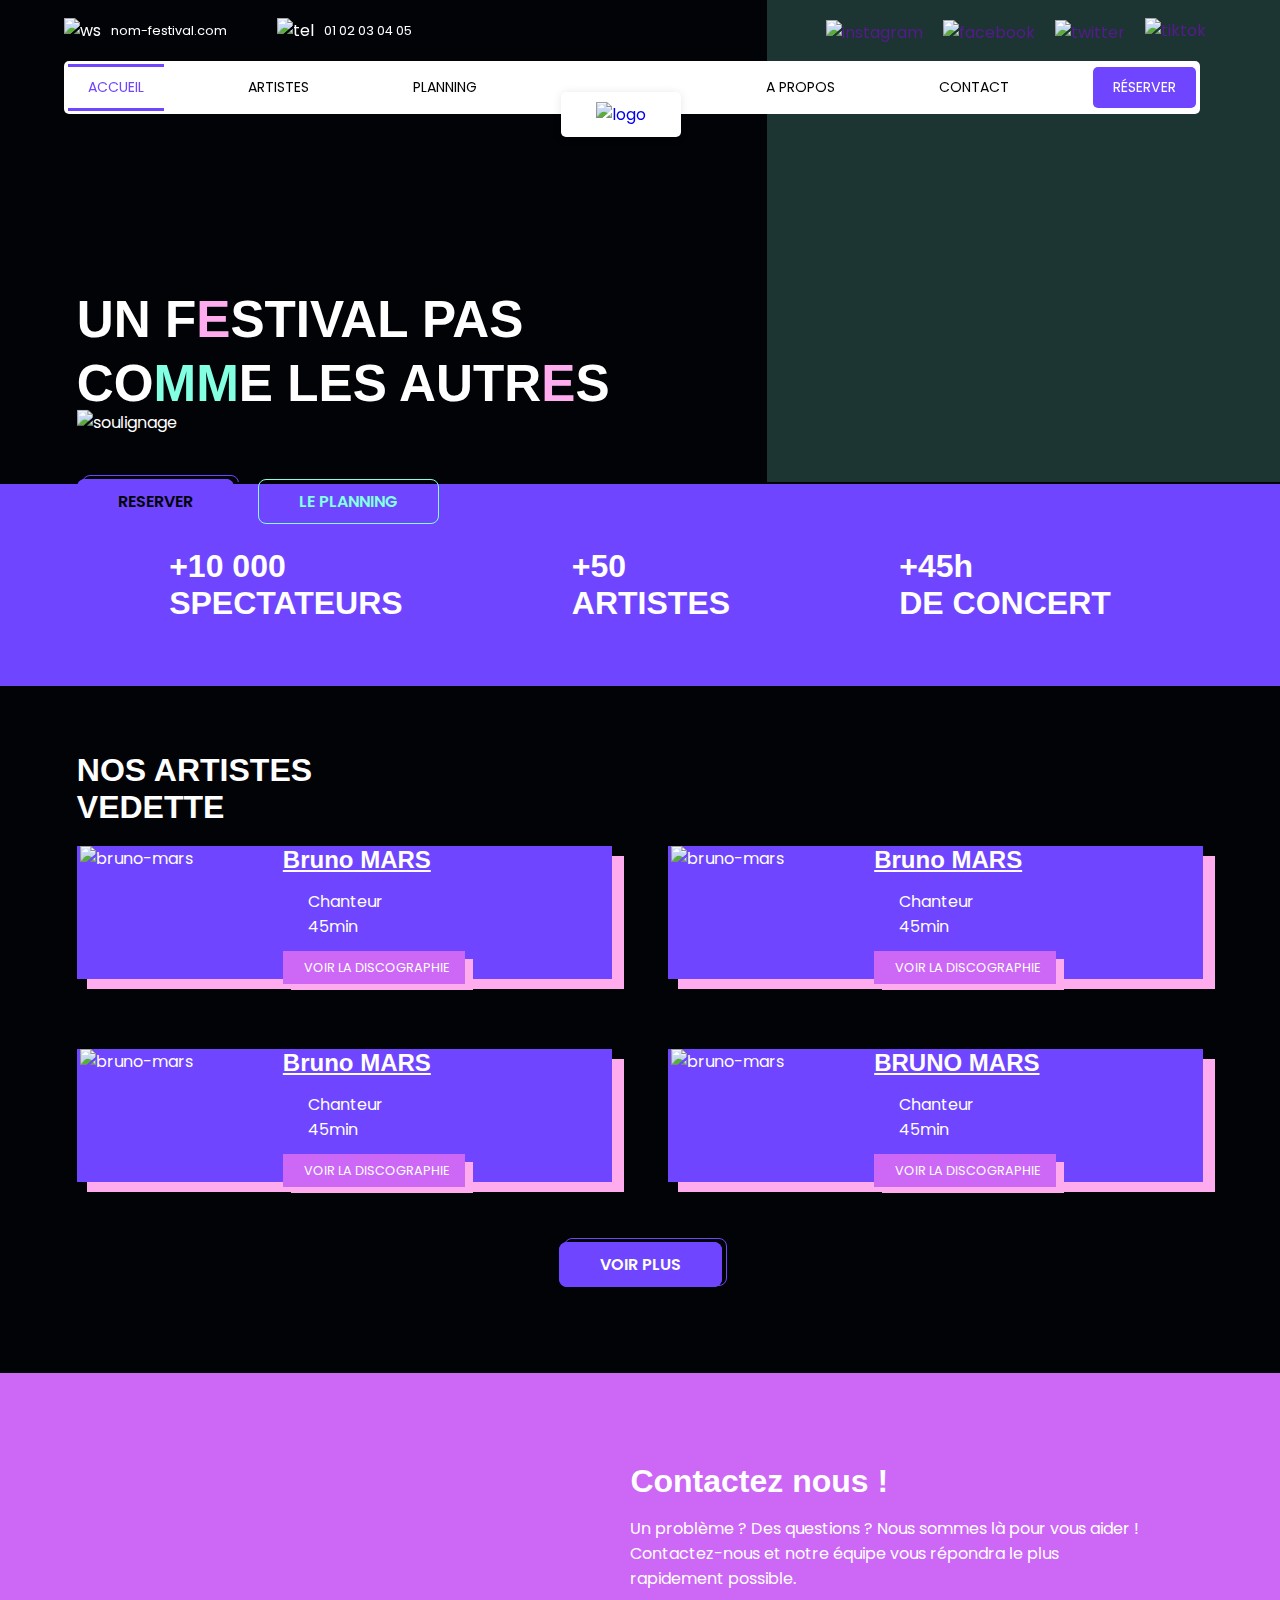
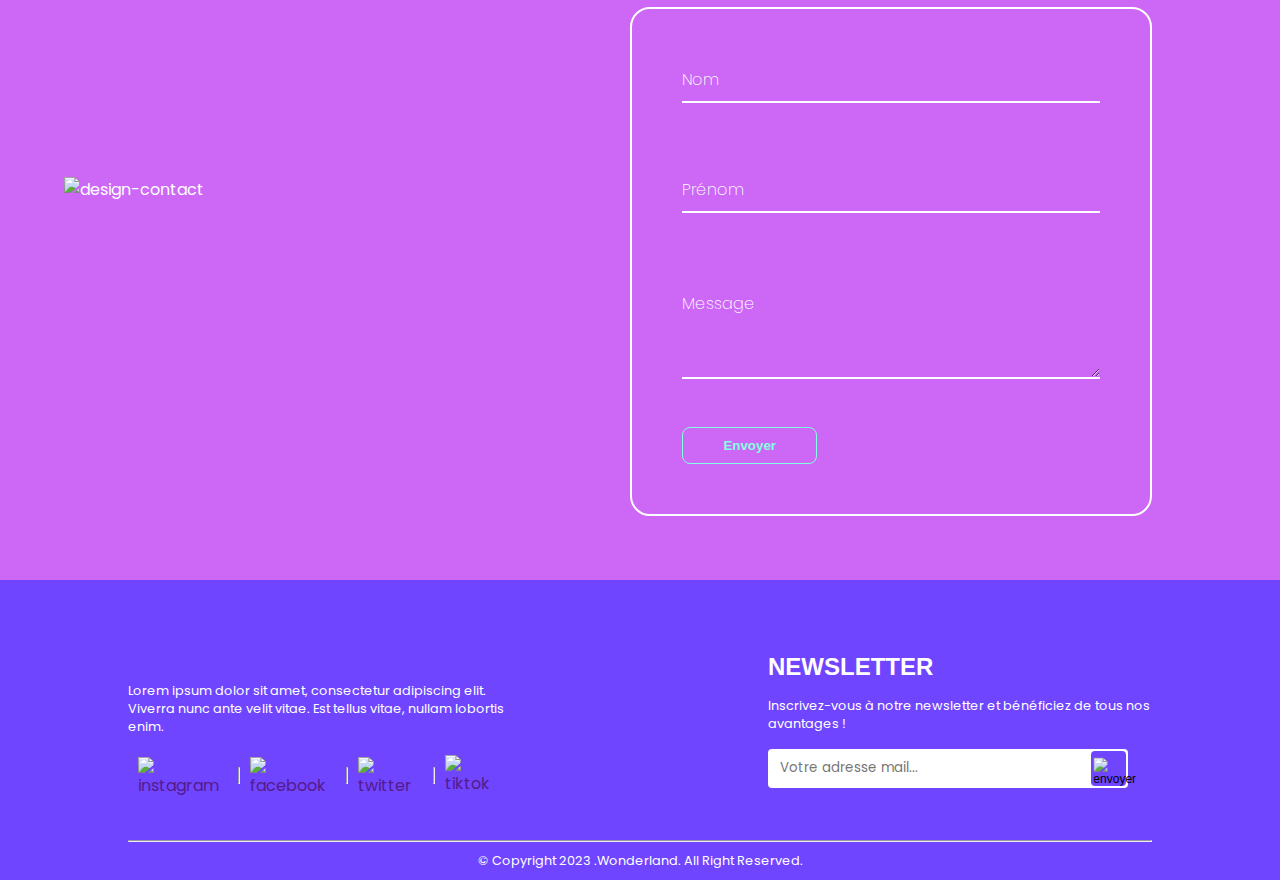
==== index.html @ 576c1792 "FavIcon" ====
<!DOCTYPE html>
<html lang="fr">

<head>
    <meta charset="UTF-8">
    <meta http-equiv="X-UA-Compatible" content="IE=edge">
    <meta name="viewport" content="width=device-width, initial-scale=1.0">
    <link rel="icon" href="img/logo_mobile.png">

    <link rel="preconnect" href="https://fonts.googleapis.com">
    <link rel="preconnect" href="https://fonts.gstatic.com" crossorigin>
    <link href="https://fonts.googleapis.com/css2?family=Poppins:ital,wght@0,100;0,200;0,300;0,400;0,500;0,600;0,700;0,800;0,900;1,100;1,200;1,300;1,400;1,500;1,600;1,700;1,800;1,900&display=swap"
        rel="stylesheet">
    <link rel="stylesheet" href="css/global.css">
    <link rel="stylesheet" href="css/style.css">

    <title>WonderLand - Accueil</title>
</head>

<body>
    <div class="nav">
        <div class="nav-top">
            <div class="contactInfos">
                <div class="info">
                    <img src="img/mail-fill.svg" alt="ws">
                    <p>nom-festival.com</p>
                </div>
                <div class="info">
                    <img src="img/phone-fill.svg" alt="tel">
                    <p>01 02 03 04 05</p>
                </div>
            </div>

            <div class="socials">
                <a href=""><img src="img/instagram-fill.svg" alt="instagram"></a>
                <a href=""><img src="img/facebook-fill.svg" alt="facebook"></a>
                <a href=""><img src="img/twitter-fill.svg" alt="twitter"></a>
                <a href="" id="tiktok-link"><img id="tiktok" src="img/tiktok-fill.svg" alt="tiktok"></a>
            </div>
        </div>
        <div class="nav-bottom">
            <a href="index.html" class="link active">ACCUEIL</a>
            <a href="artistes.php" class="link">ARTISTES</a>
            <a href="planning.html" class="link">PLANNING</a>
            <a href="index.html"><img class="logo" src="img/logo_mobile.svg" alt="logo"></a>
            <a href="a_propos.html" class="link">A PROPOS</a>
            <a href="contact.php" class="link">CONTACT</a>
            <a href="reserver.html" class="link" id="reserver">RÉSERVER</a>
        </div>
    </div>

    <div class="banner">
        <div class="text">
            <h1>UN F<span class="highlightRose">E</span>STIVAL PAS CO<span class="highlightVert">MM</span>E LES
                AUTR<span class="highlightRose">E</span>S</h1>
            <img src="img/soulign.png" alt="soulignage">
            <div class="buttons">
                <a class="button1" href="#">RESERVER</a>
                <a class="button2" href="#">LE PLANNING</a>
            </div>

        </div>
        <div class="banner-design">
            <img src="img/design-accueil.png" alt="">
        </div>
    </div>
    <div class="stats">
        <div class="nbSpectateurs">
            <h1>+10 000<br>SPECTATEURS</h1>
        </div>
        <div class="nbArtistes">
            <h1>+50<br>ARTISTES</h1>
        </div>
        <div class="hConcerts">
            <h1>+45h<br>DE CONCERT</h1>
        </div>
    </div>

    <div class="artistes">
        <div class="title">
            <h1>NOS ARTISTES<br>VEDETTE</h1>
        </div>
        
        <div class="first-row">
            <div class="card-artiste">
                <div class="img">
                    <img src="img/bruno-mars.png" alt="bruno-mars">
                </div>
                <div class="infos">
                    <h2><u>Bruno MARS</u></h2>
                    <div class="type">
                        <p>Chanteur</p>
                    </div>
                    <div class="heure">
                        <p>45min</p>
                    </div>
                    <a class="button3" href="">VOIR LA DISCOGRAPHIE</a>
                </div>
            </div>
            <div class="card-artiste">
                <div class="img">
                    <img src="img/bruno-mars.png" alt="bruno-mars">
                </div>
                <div class="infos">
                    <h2><u>Bruno MARS</u></h2>
                    <div class="type">
                        <p>Chanteur</p>
                    </div>
                    <div class="heure">
                        <p>45min</p>
                    </div>
                    <a class="button3" href="">VOIR LA DISCOGRAPHIE</a>
                </div>
            </div>
        </div>
        <div class="second-row">
            <div class="card-artiste">
                <div class="img">
                    <img src="img/bruno-mars.png" alt="bruno-mars">
                </div>
                <div class="infos">
                    <h2><u>Bruno MARS</u></h2>
                    <div class="type">
                        <p>Chanteur</p>
                    </div>
                    <div class="heure">
                        <p>45min</p>
                    </div>
                    <a class="button3" href="">VOIR LA DISCOGRAPHIE</a>
                </div>
            </div>
            <div class="card-artiste">
                <div class="img">
                    <img src="img/bruno-mars.png" alt="bruno-mars">
                </div>
                <div class="infos">
                    <h2><u>BRUNO MARS</u></h2>
                    <div class="type">
                        <p>Chanteur</p>
                    </div>
                    <div class="heure">
                        <p>45min</p>
                    </div>
                    <a class="button3" href="">VOIR LA DISCOGRAPHIE</a>
                </div>
            </div>
        </div>
        <div class="seeMore">
            <div class="buttonContainer">
                <a class="button1" href="#">VOIR PLUS</a>
            </div>
        </div>
    </div>

    <div class="contact">
        <div class="contact-design">
            <img src="img/contact-design.png" alt="design-contact">
        </div>
        <div class="contact-form">
            <h1>Contactez nous !</h1>
            <p>Un problème ? Des questions ? Nous sommes là pour vous aider ! Contactez-nous et notre équipe vous répondra le plus rapidement possible.</p>

            <form action="#" method="post">
                <input type="text" id="nom" name="nom" placeholder="Nom">
                <input type="text" id="prenom" name="prenom" placeholder="Prénom">
                <label for="message"></label>
                <textarea id="message" name="message" placeholder="Message" style="height:100px"></textarea>
                <input class="button2" type="submit" value="Envoyer">
            </form>
        </div>
    </div>


    <footer>
        <div class="informations">
            <div class="text">
                <img class="logo" src="img/logo.svg" alt="">
                <p>Lorem ipsum dolor sit amet, consectetur adipiscing elit. Viverra nunc ante velit vitae. Est tellus vitae, nullam lobortis enim.</p>
                <div class="socials">
                    <a href=""><img src="img/instagram-fill.svg" alt="instagram"></a>
                    <hr>
                    <a href=""><img src="img/facebook-fill.svg" alt="facebook"></a>
                    <hr>
                    <a href=""><img src="img/twitter-fill.svg" alt="twitter"></a>
                    <hr>
                    <a href="" id="tiktok-link"><img id="tiktok" src="img/tiktok-fill.svg" alt="tiktok"></a>
                </div>
            </div>
            <div class="newsletter">
                <h2>NEWSLETTER</h2>
                <p>Inscrivez-vous à notre newsletter et bénéficiez de tous nos avantages !</p>
                <form action="#">
                    <input type="text" name="mail" placeholder="Votre adresse mail...">
                    <button type="submit">
                        <img src="img/send.svg" alt="envoyer">
                    </button>
                </form>
            </div>
        </div>
        <div class="copyright">
            <hr>
            <p>&copy Copyright 2023 .Wonderland. All Right Reserved.</p>
        </div>
    </footer>
    <script src="js/script.js"></script>
</body>

</html>
---- css/global.css ----
@font-face {
    font-family: 'Stora';
    src: url('stora/Stora.ttf') format('truetype');
}

*{
    margin: 0;
    padding: 0;
}
a{
    text-decoration: none;
}

body{
    background-color: #020307;
    color: white;
}

.nav {
    font-family: 'Poppins', sans-serif;
    display: flex;
    width: 100%;
    flex-direction: column;
    position: fixed;
    z-index: 999;
}

.nav .nav-top{
    display: flex;
    justify-content: space-between;
    padding-top: 15px;
    padding-bottom: 15px;
    padding-left: 5%;
    padding-right: 5%;
    transition: all 0.4s;
}
.nav .nav-top .contactInfos{
    display: flex;
    align-items: center;
    gap: 50px;
}
.nav .nav-top .contactInfos .info{
    display: flex;
    align-items: center;
    gap: 10px;
}
.nav .nav-top .contactInfos .info p{
    font-size: 0.8rem;
}

.socials{
    display: flex;
    align-items: center;
}
.socials hr{
    height: 15px;
}
.socials a {
    margin: 0px 10px;
}
.socials a img{
    width: 16px;
    opacity: 1;
    transition: all 0.2s;
    transform: translateY(2px);
}
.socials a img:hover{
    opacity: 0.6;
    transition: all 0.2s;
}
.socials #tiktok-link{
    margin: 5px 10px;
    margin-top: 1px;
}
.socials a #tiktok{
    width: 10.5px;
}

.nav .nav-bottom{
    display: flex;
    align-items: center;
    justify-content: space-between;
    background-color: white;
    color: #020307;
    padding: 3px 4px;
    border-radius: 5px;
    margin-left: 5%;
    margin-right: 5rem;
}
.nav .nav-bottom .link{
    border-top: 3px solid #fff;
    border-bottom: 3px solid #fff;
    color: #020307;
    padding: 10px 20px;
    font-size: clamp(11px, 1.1vw, 16px);
    transition: all 0.3s;
}
.nav .nav-bottom .link:hover{
    border-top: 3px solid #6F45FF;
    border-bottom: 3px solid #6F45FF;
    color: #6F45FF;
    transition: all 0.3s;
}
.nav .nav-bottom .link.active{
    border-top: 3px solid #6F45FF;
    border-bottom: 3px solid #6F45FF;
    color: #6F45FF;
    transition: all 0.3s;
}

.nav .nav-bottom #reserver{
    color: #fff;
    background-color: #6F45FF;
    border: none;
    border-radius: 5px;
    transition: background-color 0.2s;
}
.nav .nav-bottom #reserver:hover{
    color: #fff;
    background-color: #CC67F6;
    border: none;
    border-radius: 5px;
    transition: background-color 0.2s;
}

.nav .nav-bottom .logo {
    background-color: #fff;
    width: 125px;
    padding: 10px 35px;
    position: relative;
    z-index: 1;
    margin-top: -64px;
    transform: translateY(32px);
    /*border: 4px solid #fff;*/
    border-radius: 5px;
    box-shadow: 0px 1px 10px rgba(0, 0, 0, 0.1);
}

h1, h2, h3{
    font-family: 'Stora', sans-serif;
}

.highlightRose{
    color: #FFACEE;
}
.highlightVert{
    color: #83FFE2;
}

.button1 {
    position: relative;
    background-color: #6F45FF;
    color: #020307;
    font-weight: 600;
    padding: 10px 40px;
    border-radius: 8px;
    border: 1px solid #6F45FF;
    overflow: hidden;
    transition: all 0.2s;
}

.button1::after {
    content: '';
    position: absolute;
    width: 100%;
    top: -5px; 
    right: 0px;
    bottom: 0px;
    left: 4px;
    background-color: transparent;
    border: 1px solid #6F45FF;
    border-radius: 8px;
    z-index: -1;
    transition: all 0.2s;
}
.button1:hover{
    position: relative;
    background-color: #FFACEE;
    color: #020307;
    font-weight: 600;
    border: 1px solid #FFACEE;
    padding: 10px 40px;
    border-radius: 8px;
    overflow: hidden; 
    transition: all 0.2s;
}
.button1:hover::after{
    content: '';
    position: absolute;
    top: -1px;
    right: 0px; 
    bottom: 0px;
    left: -1px; 
    background-color: transparent;
    border: 1px solid #FFACEE;
    border-radius: 8px;
    z-index: -1;
    transition: all 0.2s;
}

.button2 {
    background-color: transparent;
    color: #83FFE2;
    font-weight: 600;
    padding: 10px 40px;
    border-radius: 8px;
    border: 1px solid #83FFE2;
    transition: all 0.3s;
}
.button2:hover{
    background-color: #83FFE2;
    color: #020307;
    font-weight: 600;
    padding: 10px 40px;
    border-radius: 8px;
    border: 1px solid #83FFE2;
    transition: all 0.3s;
}

.button3 {
    position: relative;
    background-color: #CC67F6;
    color: #fff;
    font-size: 0.8rem;
    font-weight: 400;
    padding: 7px 15px;
    border-radius: 0px;
    border: 1px solid #CC67F6;
    overflow:visible; 
    transition: all 0.2s;
    z-index: 2;
}
.button3::before{
    content: url(../img/play.svg);
    margin-right: 5px;
}

.button3::after {
    content: '';
    position: absolute;
    width: 100%;
    top: 7px; 
    right: 0px;
    bottom: -7px;
    left: 7px;
    background-color: #FFACEE;
    border: 1px solid #FFACEE;
    border-radius: 0px;
    z-index: -1;
    transition: all 0.2s;
}
.button3:hover{
    position: relative;
    background-color: #FFACEE;
    color: #020307;
    font-weight: 400;
    border: 1px solid #FFACEE;
    padding: 7px 15px;
    border-radius: 0px;
    overflow:hidden; 
    transition: all 0.2s;
}
.button3:hover::after{
    content: '';
    position: absolute;
    top: -1px;
    right: 0px; 
    bottom: 0px;
    left: -1px; 
    background-color: transparent;
    border: 1px solid #FFACEE;
    border-radius: 0px;
    transition: all 0.2s;
}

footer{
    background-color: #6F45FF;
    padding-left: 10%;
    padding-right: 10%;
}

footer .informations{
    display: flex;
    align-items: center;
    gap: 25%;
    padding-top: 6%;
    padding-bottom: 4%;
}
footer .informations .text{
    flex: 20%;
}
footer .informations p{
    font-size: 0.8rem;
    margin-top: 1rem;
    margin-bottom: 1rem;
}
footer .informations .logo{
    width: 150px;
}
f
footer .socials a {
    margin: 0px 25px;
}
footer .socials #tiktok {
    width: 12px;
}
footer .informations .newsletter{
    flex: 20%;
}
footer .informations .newsletter input[type="text"]{
    width: 90%;
    height: 35px;
    border: 2px solid #fff;
    border-radius: 4px;
    font-family: 'Poppins', sans-serif;
    padding-left: 10px;
}
footer .informations .newsletter button{
    cursor: pointer;
    position: absolute;
    margin-top: 2px;
    margin-left: -37px;
    width: 35px;
    height: 35px;
    background-color: #6F45FF;
    border: none;
    border-radius: 4px;
    transition: all 0.3s;
}
footer .informations .newsletter button:hover{
    background-color: #CC67F6;
    transition: all 0.3s;
}
footer .informations .newsletter button img{
    margin-top: 5px;
    transform: scale(0.9);
}

footer .copyright p{
    font-size: 0.8rem;
    text-align: center;
    padding: 10px;
}
---- css/style.css ----
@font-face {
    font-family: 'Stora';
    src: url('../stora/Stora.ttf') format('truetype');
}
body{
    font-family: 'Poppins', sans-serif;
}


.banner{
    display: flex;
    margin-left: 6%;
}
.banner .text{
    flex: 55%;
    margin-top: 18rem;
    padding-right: 4rem;
}
.banner .text h1{
    font-size: clamp(42px, 4vw, 60px);
    line-height: clamp(42px, 5vw, 70px);
}
.banner .text img{
    display: block;
    transform: translateY(-25%);
    /*margin-left: auto;
    margin-right: auto;/*/
    width: clamp(200px, 50%, 300px);
}
.banner .text .buttons{
    margin-top: 3rem;
}
.banner .text a.button1{
    margin-right: 20px
}

.banner .banner-design{
    flex: 45%;
    padding-top: 7rem;
    background-color: #1C3533;
    z-index: -1;
}
.banner .banner-design img{
    position: relative;
    width: clamp(500px,50vw ,700px);
    z-index: 0;
    transform: translateX(-12%);
}

.stats{
    display: flex;
    justify-content: space-evenly;
    background-color: #6F45FF;
    width: 100%;
    padding-top: 4rem;
    padding-bottom: 4rem;
    margin-top: -2rem;
    border-top: 2px solid #020307;
    border-bottom: 2px solid #020307;
}
.stats div{
    display: flex;
    align-items: center;
}
.stats div::before{
    content: url(../img/star.svg);
    transform: scale(0.6);
}
.stats div h2{
    line-height: 2rem;
}

.artistes{
    margin-left: 6%;
    margin-right: 6%;
    margin-top: 4rem;
}
.artistes .title{
    display: flex;
    align-items: center;
}
.artistes .title::before{
    content: url(../img/star.svg);
    transform: scale(0.6);
}
.artistes .first-row, .artistes .second-row{
    display: flex;
    gap: 5%;
    margin-top: 20px;
    margin-bottom: 70px;
}
.artistes .card-artiste{
    position: relative;
    background-color: #6F45FF;
    display: flex;
    padding-right: 20px;
    flex: 40%;
}
.artistes .card-artiste::after {
    content: '';
    position: absolute;
    width: 100%;
    top: 10px; 
    right: 0px;
    bottom: -10px;
    left: 10px;
    background-color: #FFACEE;
    border: 1px solid #FFACEE;
    border-radius: 0px;
    z-index: -1;
    transition: all 0.2s;
}
.artistes .card-artiste .img{
    flex: 40%;
    display: flex;
    justify-content: center;
}
.artistes .card-artiste .img img{
    width: 200px;
}
.artistes .card-artiste .infos{
    flex: 60%;
    margin-top: auto;
    margin-bottom: auto;

}
.artistes .card-artiste .infos .type{
    display: flex;
    margin-top: 15px;
    margin-left: 20px;
}
.artistes .card-artiste .infos .heure{
    display: flex;
    margin-bottom: 15px;
    margin-left: 20px;
}
.artistes .card-artiste .infos .type::before{
    content: url(../img/micro.svg);
    transform: translateY(10%);
    margin-right: 5px;
}
.artistes .card-artiste .infos .heure::before{
    content: url(../img/horloge.svg);
    transform: translateY(10%);
    margin-right: 5px;
}

.artistes .seeMore {
    display: flex;
    justify-content: center;
    margin-top: 4rem; 
    margin-bottom: 6rem;
    position: relative;
}

.artistes .seeMore .buttonContainer {
    position: relative;
}

.artistes .seeMore .buttonContainer a{
    color: #fff;
}
.artistes .seeMore .buttonContainer a:hover{
    color: #020307;
}




.contact{
    display: flex;
    padding-top: 7%;
    padding-bottom: 5%;
    padding-left: 5%;
    padding-right: 10%;
    background-color: #CC67F6;
}
.contact .contact-design{
    flex: 40%;
    display: flex;
    flex-direction: column;
    justify-content: center;
}
.contact .contact-design img{
    width: 40vw;
}
.contact .contact-form{
    flex: 60%;
    margin-left: 5%;
}
.contact .contact-form p{
    margin-top: 1rem;
    margin-bottom: 1rem;
}

.contact form {
    /* Ajouter box-sizing */
    box-sizing: border-box;
    border-radius: 20px;
    background-color: transparent;
    border: 2px solid white;
    padding: 50px;
    padding-top: 0px;
    padding-bottom: 0px;
    width: 100%;
    /* redéfinition 400 + 2*20 */
}

.contact input[type=text],
.contact textarea {
    font-size: 1rem;
    width: 100%;
    box-sizing: border-box;
    margin-top: 50px;
    margin-bottom: 16px;
    margin-right: 0px;
    margin-left: 0px;
    resize: vertical;
    background-color: transparent;
    color: white;
    padding: 12px 20px;
    padding-left: 0px;
    border-top: none;
    border-left: none;
    border-right: none;
    border-bottom: 2px solid #fff;
    border-radius: 0px;
    cursor: pointer;
}

.contact input[type=submit]{
    margin-top: 25px;
    margin-bottom: 50px;
}


.contact label {
    margin-right: 0px;
    margin-left: 0px;
    width: 100%;
}

.contact input::placeholder {
    color: white;
    font-family: 'Poppins', sans-serif;
    font-size: 1rem;
    font-weight: 200;
    margin-left: -30px;
}

.contact label{
    font-size: 1rem;
    font-family: 'Poppins', sans-serif;
}

.contact textarea {
    background-color: transparent;
    color: white;
    padding: 12px 20px;
    padding-left: 0px;
    border-top: none;
    border-left: none;
    border-right: none;
    border-radius: 0px;
    cursor: pointer;
}

.contact textarea::placeholder {
    color: white;
    font-family: 'Poppins', sans-serif;
    font-size: 1rem;
    font-weight: 200;
    margin-left: -30px;
}
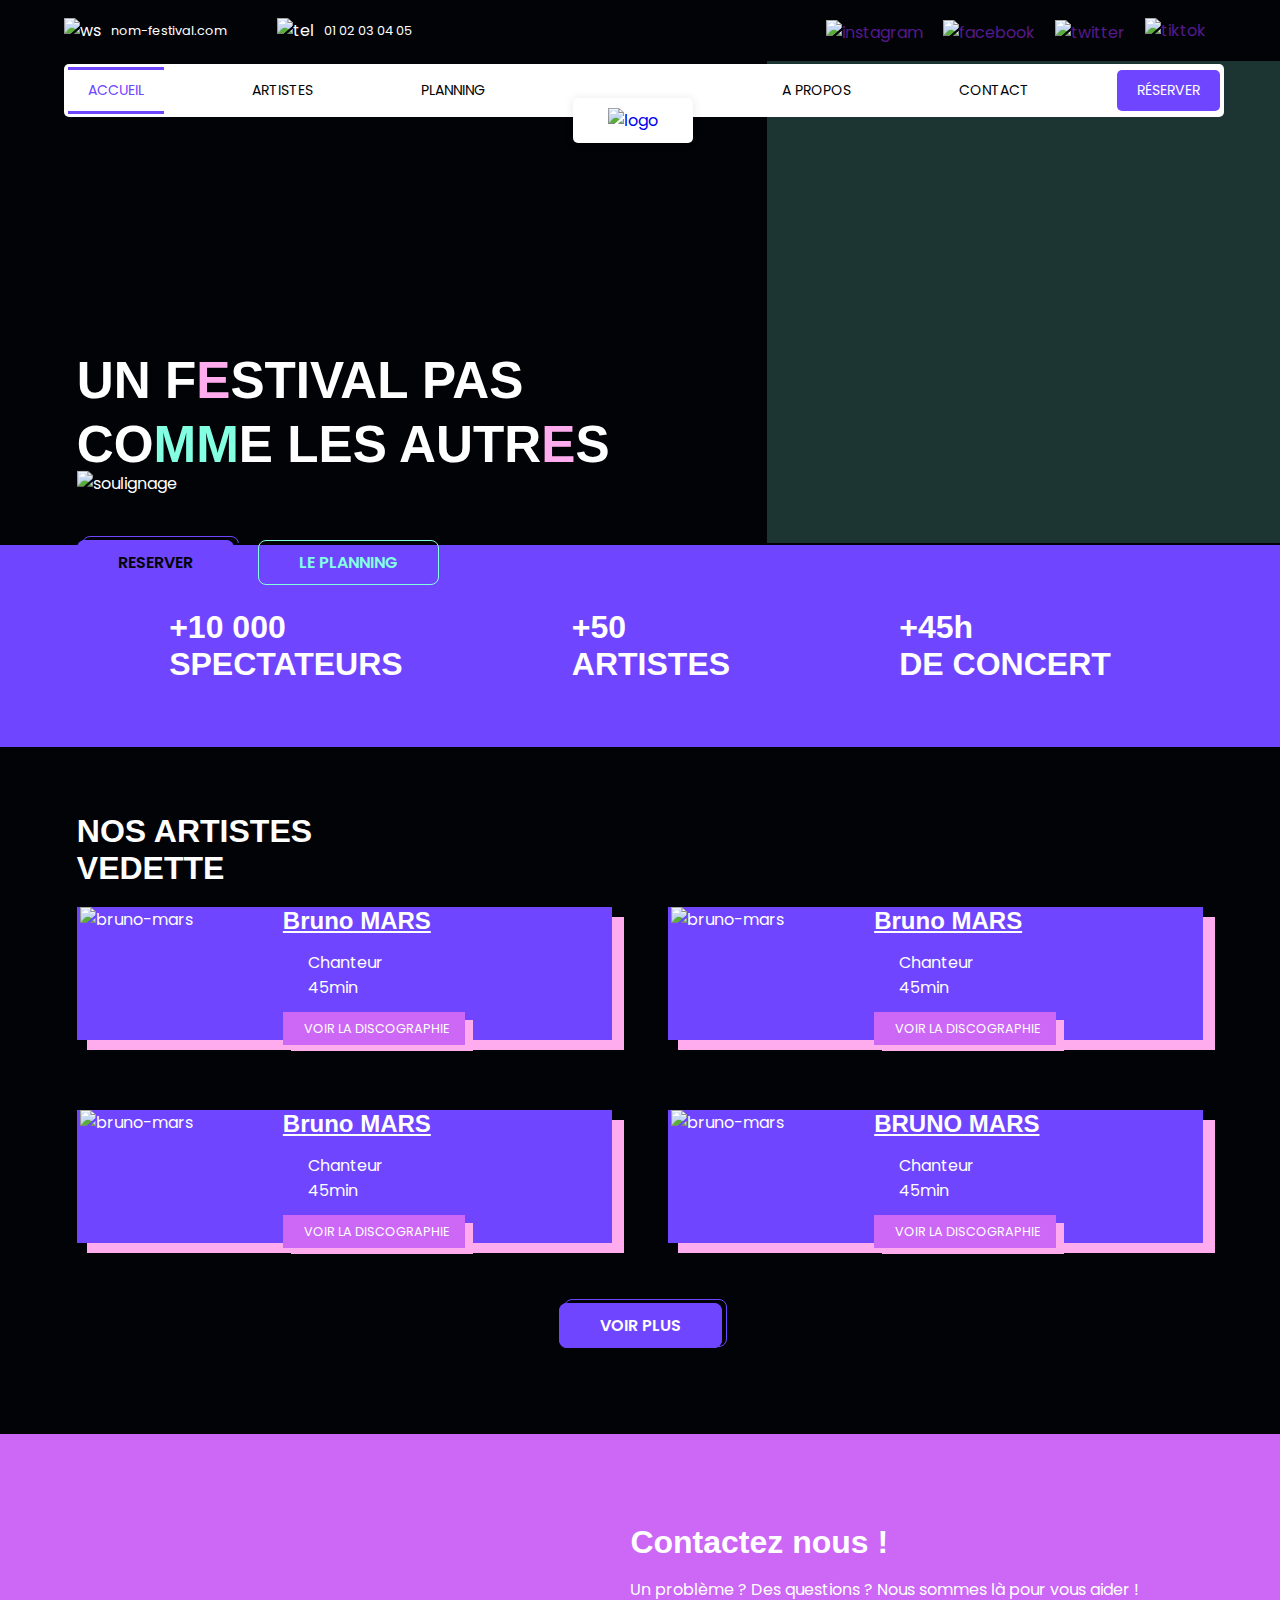
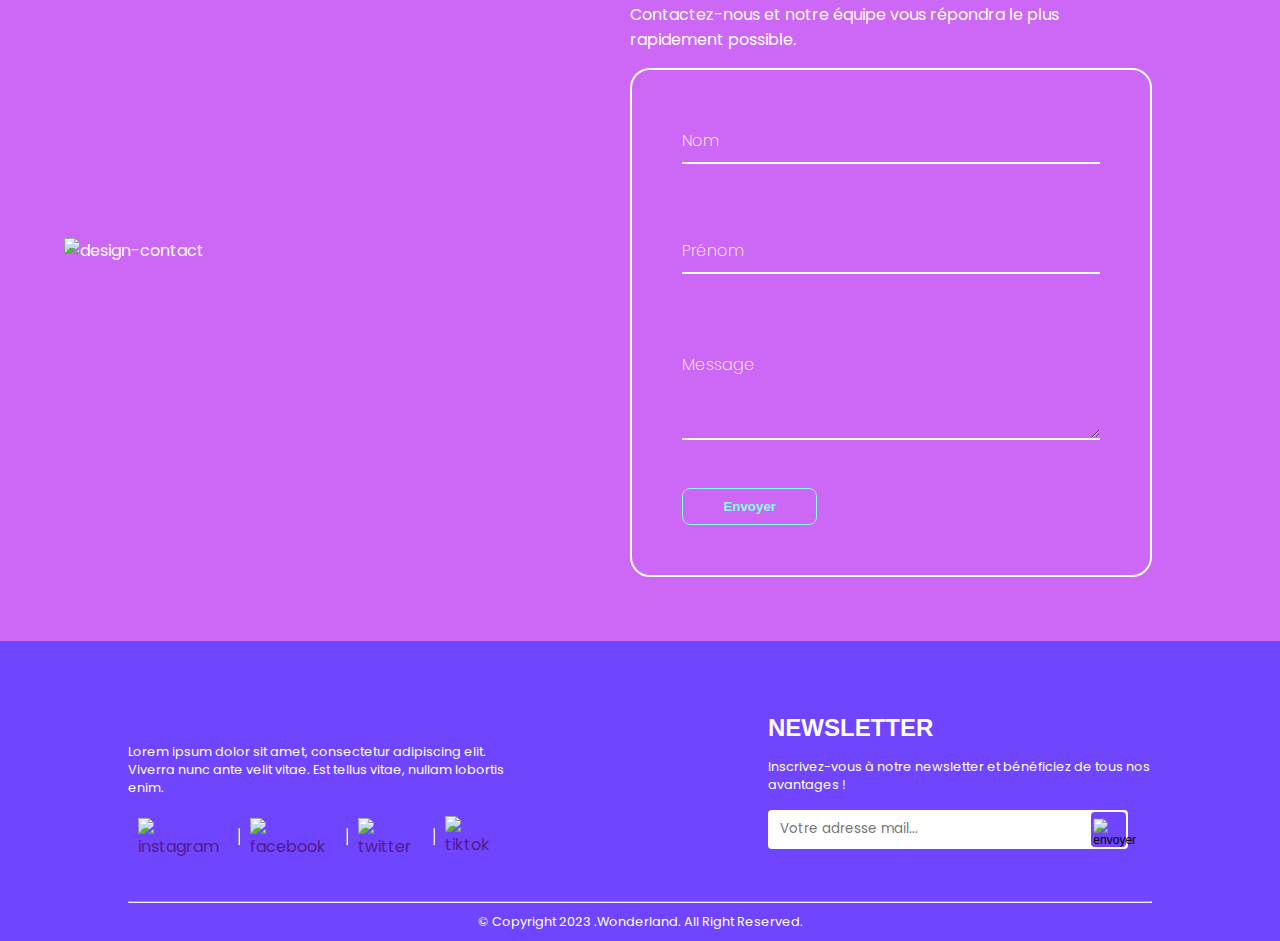
==== commit 90581586: "header responsive" ====
--- a/index.html
+++ b/index.html
@@ -5,7 +5,7 @@
     <meta charset="UTF-8">
     <meta http-equiv="X-UA-Compatible" content="IE=edge">
     <meta name="viewport" content="width=device-width, initial-scale=1.0">
-    <link rel="icon" href="img/logo_mobile.png">
+    <link rel="icon" href="img/logo_favicon.png">
 
     <link rel="preconnect" href="https://fonts.googleapis.com">
     <link rel="preconnect" href="https://fonts.gstatic.com" crossorigin>
@@ -19,6 +19,7 @@
 
 <body>
     <div class="nav">
+        <input type="checkbox" id="nav-check">
         <div class="nav-top">
             <div class="contactInfos">
                 <div class="info">
@@ -38,6 +39,16 @@
                 <a href="" id="tiktok-link"><img id="tiktok" src="img/tiktok-fill.svg" alt="tiktok"></a>
             </div>
         </div>
+        <div class="nav-btn">
+            <label for="nav-check">
+                <span></span>
+                <span></span>
+                <span></span>
+            </label>
+        </div>
+        <a href="index.html"><img class="logo-hamburger" src="img/logo_mobile.svg" alt="logo"></a>
+        <a href="reserver.html"><svg class="icon-reserver" xmlns="http://www.w3.org/2000/svg" width="30" height="30" fill="currentColor" class="bi bi-calendar" viewBox="0 0 16 16"> <path d="M3.5 0a.5.5 0 0 1 .5.5V1h8V.5a.5.5 0 0 1 1 0V1h1a2 2 0 0 1 2 2v11a2 2 0 0 1-2 2H2a2 2 0 0 1-2-2V3a2 2 0 0 1 2-2h1V.5a.5.5 0 0 1 .5-.5zM1 4v10a1 1 0 0 0 1 1h12a1 1 0 0 0 1-1V4H1z"/> </svg></a>
+
         <div class="nav-bottom">
             <a href="index.html" class="link active">ACCUEIL</a>
             <a href="artistes.php" class="link">ARTISTES</a>
--- a/css/global.css
+++ b/css/global.css
@@ -3,15 +3,16 @@
     src: url('stora/Stora.ttf') format('truetype');
 }
 
-*{
+* {
     margin: 0;
     padding: 0;
 }
-a{
+
+a {
     text-decoration: none;
 }
 
-body{
+body {
     background-color: #020307;
     color: white;
 }
@@ -21,11 +22,10 @@
     display: flex;
     width: 100%;
     flex-direction: column;
-    position: fixed;
     z-index: 999;
 }
 
-.nav .nav-top{
+.nav .nav-top {
     display: flex;
     justify-content: space-between;
     padding-top: 15px;
@@ -34,49 +34,66 @@
     padding-right: 5%;
     transition: all 0.4s;
 }
-.nav .nav-top .contactInfos{
+
+.nav .nav-top .contactInfos {
     display: flex;
     align-items: center;
     gap: 50px;
 }
-.nav .nav-top .contactInfos .info{
+
+.nav .nav-top .contactInfos .info {
     display: flex;
     align-items: center;
     gap: 10px;
 }
-.nav .nav-top .contactInfos .info p{
+
+.nav .nav-top .contactInfos .info p {
     font-size: 0.8rem;
 }
 
-.socials{
+.socials {
     display: flex;
     align-items: center;
 }
-.socials hr{
+
+.socials hr {
     height: 15px;
 }
+
 .socials a {
     margin: 0px 10px;
 }
-.socials a img{
+
+.socials a img {
     width: 16px;
     opacity: 1;
     transition: all 0.2s;
     transform: translateY(2px);
 }
-.socials a img:hover{
+
+.socials a img:hover {
     opacity: 0.6;
     transition: all 0.2s;
 }
-.socials #tiktok-link{
+
+.socials #tiktok-link {
     margin: 5px 10px;
     margin-top: 1px;
 }
-.socials a #tiktok{
+
+.socials a #tiktok {
     width: 10.5px;
 }
 
-.nav .nav-bottom{
+.nav .logo-hamburger{
+    display: none;
+}
+.nav a .icon-reserver{
+    display: none;
+}
+.nav .nav-bottom {
+    position: absolute;
+    width: 90%;
     display: flex;
     align-items: center;
     justify-content: space-between;
@@ -86,8 +103,11 @@
     border-radius: 5px;
     margin-left: 5%;
     margin-right: 5rem;
-}
-.nav .nav-bottom .link{
+    margin-top: 4rem;
+    z-index: 999;
+}
+
+.nav .nav-bottom .link {
     border-top: 3px solid #fff;
     border-bottom: 3px solid #fff;
     color: #020307;
@@ -95,27 +115,30 @@
     font-size: clamp(11px, 1.1vw, 16px);
     transition: all 0.3s;
 }
-.nav .nav-bottom .link:hover{
+
+.nav .nav-bottom .link:hover {
     border-top: 3px solid #6F45FF;
     border-bottom: 3px solid #6F45FF;
     color: #6F45FF;
     transition: all 0.3s;
 }
-.nav .nav-bottom .link.active{
+
+.nav .nav-bottom .link.active {
     border-top: 3px solid #6F45FF;
     border-bottom: 3px solid #6F45FF;
     color: #6F45FF;
     transition: all 0.3s;
 }
 
-.nav .nav-bottom #reserver{
+.nav .nav-bottom #reserver {
     color: #fff;
     background-color: #6F45FF;
     border: none;
     border-radius: 5px;
     transition: background-color 0.2s;
 }
-.nav .nav-bottom #reserver:hover{
+
+.nav .nav-bottom #reserver:hover {
     color: #fff;
     background-color: #CC67F6;
     border: none;
@@ -130,20 +153,149 @@
     position: relative;
     z-index: 1;
     margin-top: -64px;
-    transform: translateY(32px);
+    transform: translateY(35px);
     /*border: 4px solid #fff;*/
     border-radius: 5px;
     box-shadow: 0px 1px 10px rgba(0, 0, 0, 0.1);
 }
 
-h1, h2, h3{
+.nav>.nav-btn, .nav>#nav-check {
+    display: none;
+}
+
+/* Media query pour les petits écrans */
+@media screen and (max-width: 1004px) {
+    .nav {
+        justify-content: center;
+    }
+
+    .nav .nav-top {
+        display: none;
+    }
+
+    .nav .nav-bottom {
+        background-color: red;
+    }
+
+    .nav>.nav-btn {
+        display: inline-block;
+        position: absolute;
+        left: 0px;
+        top: 0px;
+        margin-top: 14px;
+        padding-right: 1rem;
+        z-index: 1000;
+    }
+
+    .nav>.nav-btn>label {
+        display: inline-block;
+        width: 15px;
+        height: 15px;
+        padding: 13px;
+        margin-left: 20px;
+    }
+
+    .nav>.nav-btn>label:hover,
+    .nav #nav-check:checked~.nav-btn>label {
+        background-color: none;
+    }
+
+    .nav>.nav-btn>label>span {
+        display: block;
+        width: 25px;
+        height: 7px;
+        border-top: 2px solid #fff;
+        transition: all 0.3s;
+        cursor: pointer;
+    }
+
+    .nav>.nav-bottom {
+        position: absolute;
+        display: flex;
+        width: 100%;
+        background-color: #fff;
+        height: 0px;
+        transition: all 0.3s ease-in;
+        overflow: hidden;
+        top: 0px;
+        left: 0px;
+        margin: 0;
+        padding: 0;
+        border: none;
+        flex-direction: column;
+        justify-content: flex-start;    
+    }
+
+    .nav>.nav-bottom .logo{
+        display: none;
+    }
+
+    .nav>.nav-bottom>.link {
+        display: block;
+        width: 100%;
+        color: #020307;
+        font-size: 1rem;
+        margin-top: 7vh;
+    }
+
+    .nav .logo-hamburger {
+        position: absolute;
+        display: block;
+        width: 11%;
+        margin-left: 50%;
+        transform: translateX(-50%);
+        margin-top: 10px;
+        z-index: 1002;
+    }
+
+    .nav .icon-reserver{
+        position: absolute;
+        display: block !important;
+        right: 0;
+        padding-top: 12px;
+        transform: translateX(-50%);
+        margin-top: 10px;
+        margin-right: 10px;
+        z-index: 1002;
+        fill: #CC67F6;
+    }
+
+    .nav>#nav-check:not(:checked)~.nav-bottom {
+        height: 0px;
+        text-align: center;
+    }
+    .nav>#nav-check:checked~.nav-btn {
+        position: fixed;
+    }
+    .nav>#nav-check:checked~.nav-btn span {
+        border-top: 2px solid #CC67F6;
+        transition: all 0.3s;
+    }
+    .nav>#nav-check:checked~.nav.icon-reserver {
+        fill: #020307 !important;
+    }
+    .nav>#nav-check:checked~.nav-bottom {
+        position: fixed;
+        height: calc(100% + 85px);
+        overflow-y: auto;
+        text-align: center;
+        padding-top: 20px;
+    }
+    
+    
+}
+
+h1,
+h2,
+h3 {
     font-family: 'Stora', sans-serif;
 }
 
-.highlightRose{
+.highlightRose {
     color: #FFACEE;
 }
-.highlightVert{
+
+.highlightVert {
     color: #83FFE2;
 }
 
@@ -163,7 +315,7 @@
     content: '';
     position: absolute;
     width: 100%;
-    top: -5px; 
+    top: -5px;
     right: 0px;
     bottom: 0px;
     left: 4px;
@@ -173,7 +325,8 @@
     z-index: -1;
     transition: all 0.2s;
 }
-.button1:hover{
+
+.button1:hover {
     position: relative;
     background-color: #FFACEE;
     color: #020307;
@@ -181,16 +334,17 @@
     border: 1px solid #FFACEE;
     padding: 10px 40px;
     border-radius: 8px;
-    overflow: hidden; 
-    transition: all 0.2s;
-}
-.button1:hover::after{
+    overflow: hidden;
+    transition: all 0.2s;
+}
+
+.button1:hover::after {
     content: '';
     position: absolute;
     top: -1px;
-    right: 0px; 
+    right: 0px;
     bottom: 0px;
-    left: -1px; 
+    left: -1px;
     background-color: transparent;
     border: 1px solid #FFACEE;
     border-radius: 8px;
@@ -207,7 +361,8 @@
     border: 1px solid #83FFE2;
     transition: all 0.3s;
 }
-.button2:hover{
+
+.button2:hover {
     background-color: #83FFE2;
     color: #020307;
     font-weight: 600;
@@ -226,11 +381,12 @@
     padding: 7px 15px;
     border-radius: 0px;
     border: 1px solid #CC67F6;
-    overflow:visible; 
+    overflow: visible;
     transition: all 0.2s;
     z-index: 2;
 }
-.button3::before{
+
+.button3::before {
     content: url(../img/play.svg);
     margin-right: 5px;
 }
@@ -239,7 +395,7 @@
     content: '';
     position: absolute;
     width: 100%;
-    top: 7px; 
+    top: 7px;
     right: 0px;
     bottom: -7px;
     left: 7px;
@@ -249,7 +405,8 @@
     z-index: -1;
     transition: all 0.2s;
 }
-.button3:hover{
+
+.button3:hover {
     position: relative;
     background-color: #FFACEE;
     color: #020307;
@@ -257,57 +414,64 @@
     border: 1px solid #FFACEE;
     padding: 7px 15px;
     border-radius: 0px;
-    overflow:hidden; 
-    transition: all 0.2s;
-}
-.button3:hover::after{
+    overflow: hidden;
+    transition: all 0.2s;
+}
+
+.button3:hover::after {
     content: '';
     position: absolute;
     top: -1px;
-    right: 0px; 
+    right: 0px;
     bottom: 0px;
-    left: -1px; 
+    left: -1px;
     background-color: transparent;
     border: 1px solid #FFACEE;
     border-radius: 0px;
     transition: all 0.2s;
 }
 
-footer{
+footer {
     background-color: #6F45FF;
     padding-left: 10%;
     padding-right: 10%;
 }
 
-footer .informations{
+footer .informations {
     display: flex;
     align-items: center;
     gap: 25%;
     padding-top: 6%;
     padding-bottom: 4%;
 }
-footer .informations .text{
+
+footer .informations .text {
     flex: 20%;
 }
-footer .informations p{
+
+footer .informations p {
     font-size: 0.8rem;
     margin-top: 1rem;
     margin-bottom: 1rem;
 }
-footer .informations .logo{
+
+footer .informations .logo {
     width: 150px;
 }
-f
-footer .socials a {
+
+f footer .socials a {
     margin: 0px 25px;
 }
+
 footer .socials #tiktok {
     width: 12px;
 }
-footer .informations .newsletter{
+
+footer .informations .newsletter {
     flex: 20%;
 }
-footer .informations .newsletter input[type="text"]{
+
+footer .informations .newsletter input[type="text"] {
     width: 90%;
     height: 35px;
     border: 2px solid #fff;
@@ -315,7 +479,8 @@
     font-family: 'Poppins', sans-serif;
     padding-left: 10px;
 }
-footer .informations .newsletter button{
+
+footer .informations .newsletter button {
     cursor: pointer;
     position: absolute;
     margin-top: 2px;
@@ -327,16 +492,18 @@
     border-radius: 4px;
     transition: all 0.3s;
 }
-footer .informations .newsletter button:hover{
+
+footer .informations .newsletter button:hover {
     background-color: #CC67F6;
     transition: all 0.3s;
 }
-footer .informations .newsletter button img{
+
+footer .informations .newsletter button img {
     margin-top: 5px;
     transform: scale(0.9);
 }
 
-footer .copyright p{
+footer .copyright p {
     font-size: 0.8rem;
     text-align: center;
     padding: 10px;
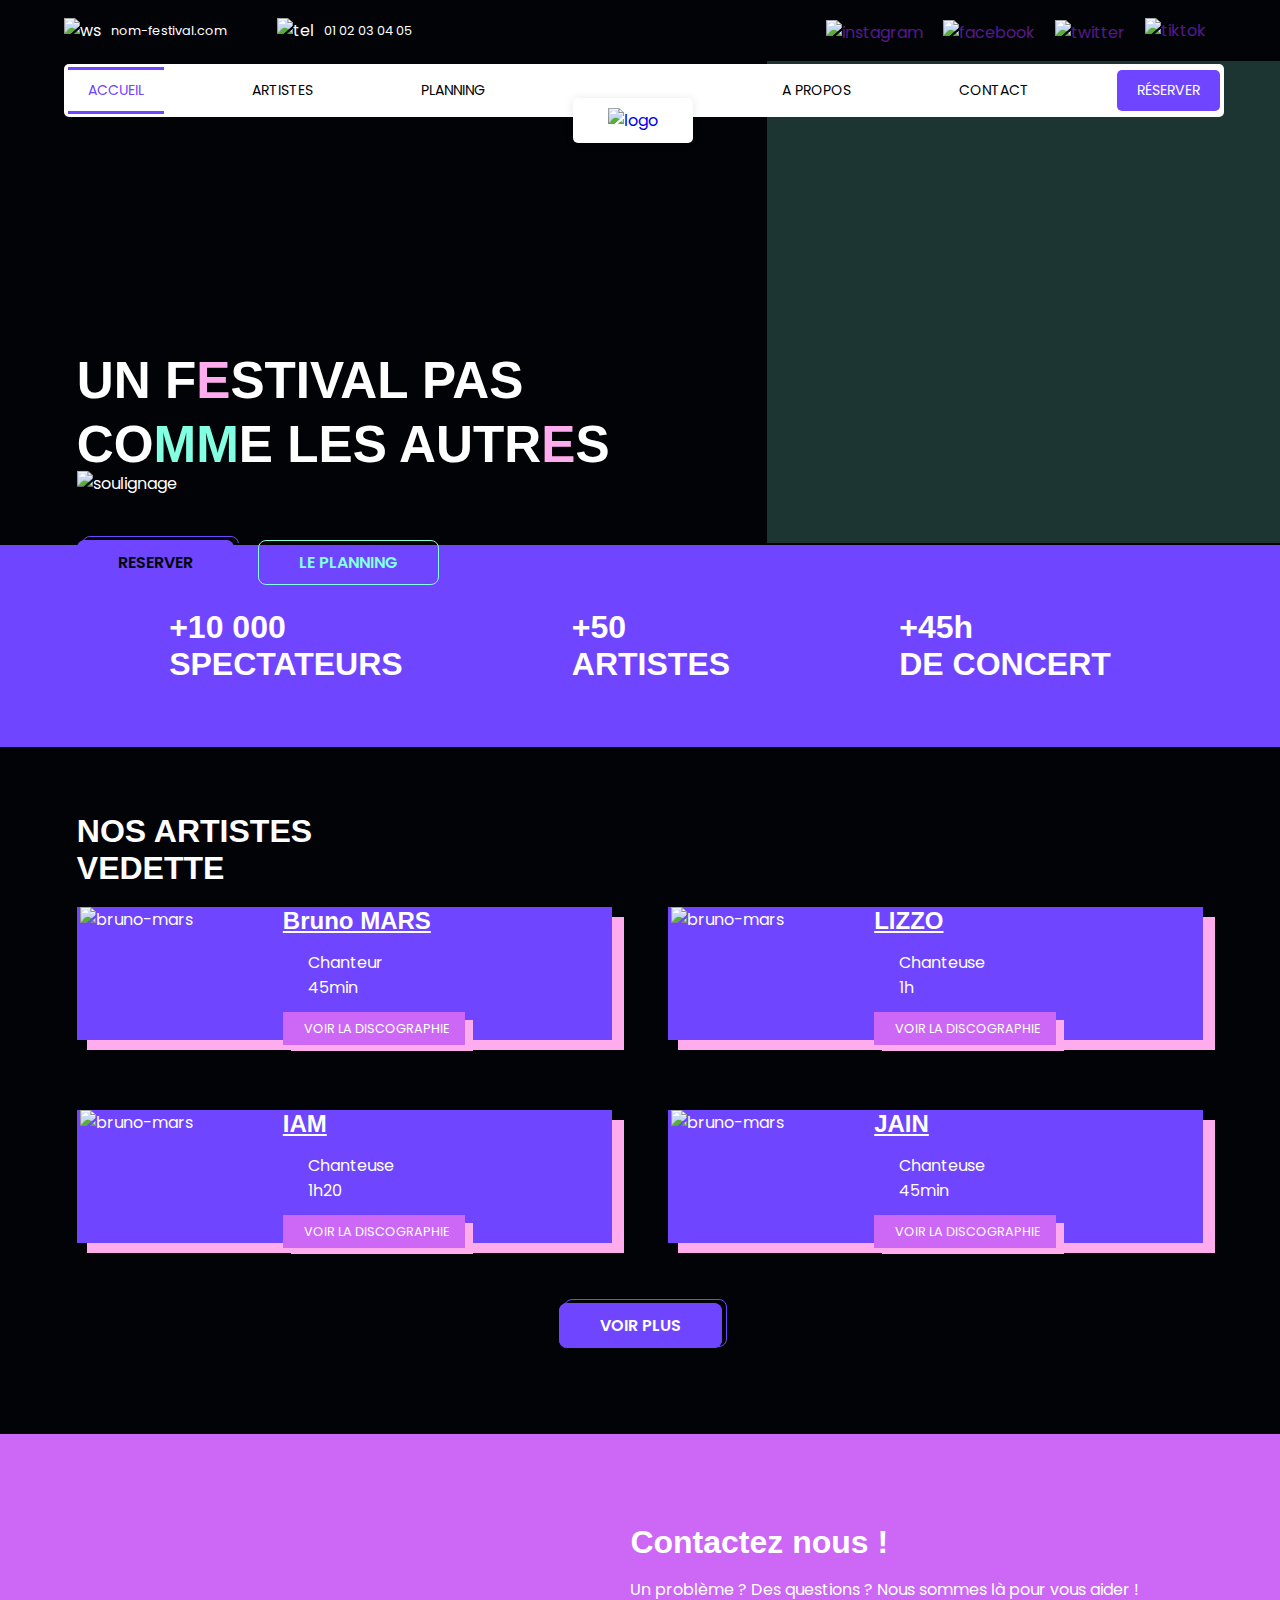
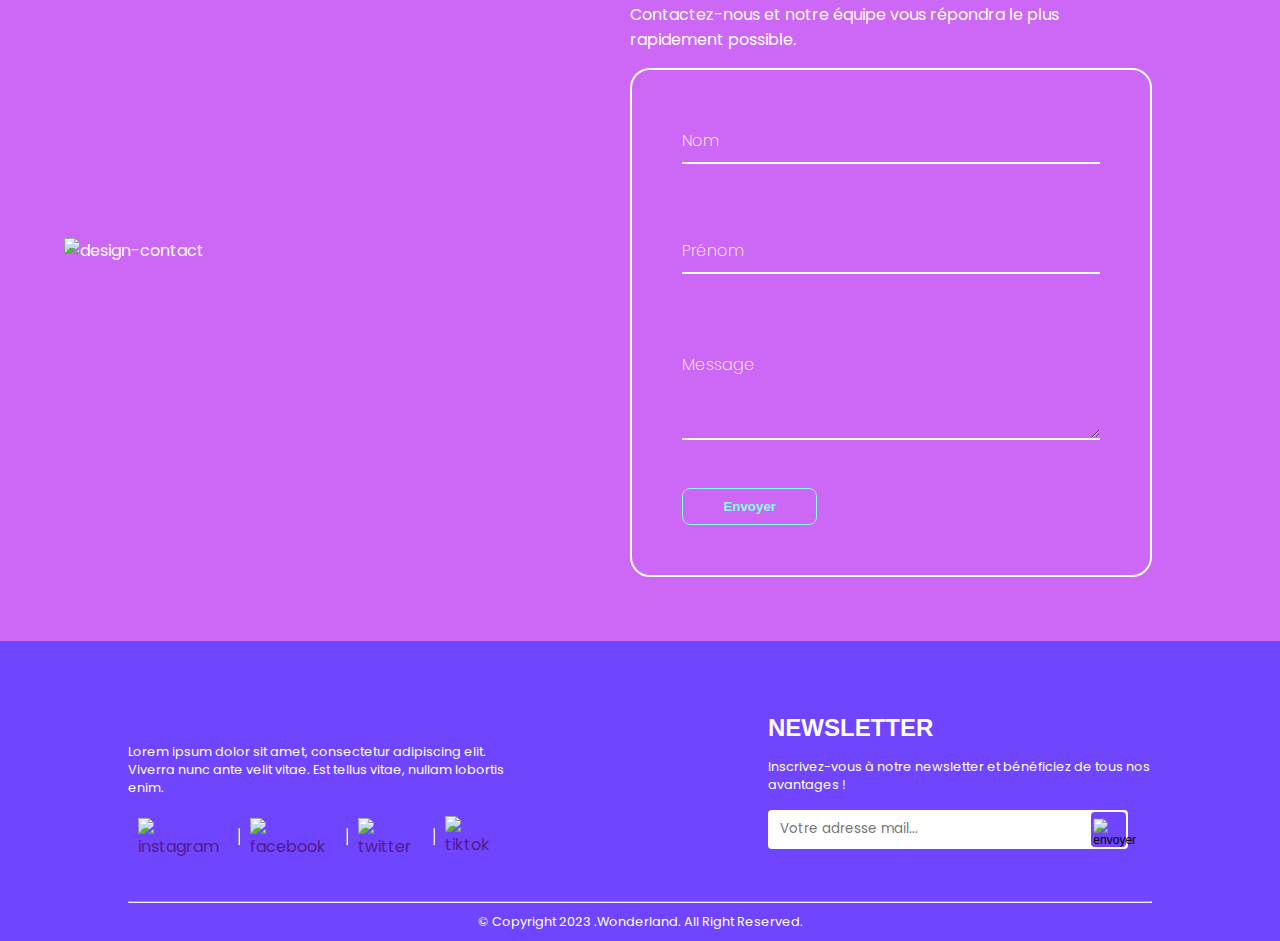
==== commit fb803db6: "all pages created" ====
--- a/index.html
+++ b/index.html
@@ -46,17 +46,17 @@
                 <span></span>
             </label>
         </div>
-        <a href="index.html"><img class="logo-hamburger" src="img/logo_mobile.svg" alt="logo"></a>
-        <a href="reserver.html"><svg class="icon-reserver" xmlns="http://www.w3.org/2000/svg" width="30" height="30" fill="currentColor" class="bi bi-calendar" viewBox="0 0 16 16"> <path d="M3.5 0a.5.5 0 0 1 .5.5V1h8V.5a.5.5 0 0 1 1 0V1h1a2 2 0 0 1 2 2v11a2 2 0 0 1-2 2H2a2 2 0 0 1-2-2V3a2 2 0 0 1 2-2h1V.5a.5.5 0 0 1 .5-.5zM1 4v10a1 1 0 0 0 1 1h12a1 1 0 0 0 1-1V4H1z"/> </svg></a>
+        <a href="index.html"><img class="logo-hamburger" src="img/logo_mobile.png" alt="logo"></a>
+        <a href="reserver.php"><svg class="icon-reserver" xmlns="http://www.w3.org/2000/svg" width="30" height="30" fill="currentColor" class="bi bi-calendar" viewBox="0 0 16 16"> <path d="M3.5 0a.5.5 0 0 1 .5.5V1h8V.5a.5.5 0 0 1 1 0V1h1a2 2 0 0 1 2 2v11a2 2 0 0 1-2 2H2a2 2 0 0 1-2-2V3a2 2 0 0 1 2-2h1V.5a.5.5 0 0 1 .5-.5zM1 4v10a1 1 0 0 0 1 1h12a1 1 0 0 0 1-1V4H1z"/> </svg></a>
 
         <div class="nav-bottom">
             <a href="index.html" class="link active">ACCUEIL</a>
             <a href="artistes.php" class="link">ARTISTES</a>
             <a href="planning.html" class="link">PLANNING</a>
-            <a href="index.html"><img class="logo" src="img/logo_mobile.svg" alt="logo"></a>
+            <a href="index.html"><img class="logo" src="img/logo_mobile.png" alt="logo"></a>
             <a href="a_propos.html" class="link">A PROPOS</a>
             <a href="contact.php" class="link">CONTACT</a>
-            <a href="reserver.html" class="link" id="reserver">RÉSERVER</a>
+            <a href="reserver.php" class="link" id="reserver">RÉSERVER</a>
         </div>
     </div>
 
@@ -113,12 +113,12 @@
                     <img src="img/bruno-mars.png" alt="bruno-mars">
                 </div>
                 <div class="infos">
-                    <h2><u>Bruno MARS</u></h2>
-                    <div class="type">
-                        <p>Chanteur</p>
-                    </div>
-                    <div class="heure">
-                        <p>45min</p>
+                    <h2><u>LIZZO</u></h2>
+                    <div class="type">
+                        <p>Chanteuse</p>
+                    </div>
+                    <div class="heure">
+                        <p>1h</p>
                     </div>
                     <a class="button3" href="">VOIR LA DISCOGRAPHIE</a>
                 </div>
@@ -130,24 +130,24 @@
                     <img src="img/bruno-mars.png" alt="bruno-mars">
                 </div>
                 <div class="infos">
-                    <h2><u>Bruno MARS</u></h2>
-                    <div class="type">
-                        <p>Chanteur</p>
-                    </div>
-                    <div class="heure">
-                        <p>45min</p>
-                    </div>
-                    <a class="button3" href="">VOIR LA DISCOGRAPHIE</a>
-                </div>
-            </div>
-            <div class="card-artiste">
-                <div class="img">
-                    <img src="img/bruno-mars.png" alt="bruno-mars">
-                </div>
-                <div class="infos">
-                    <h2><u>BRUNO MARS</u></h2>
-                    <div class="type">
-                        <p>Chanteur</p>
+                    <h2><u>IAM</u></h2>
+                    <div class="type">
+                        <p>Chanteuse</p>
+                    </div>
+                    <div class="heure">
+                        <p>1h20</p>
+                    </div>
+                    <a class="button3" href="">VOIR LA DISCOGRAPHIE</a>
+                </div>
+            </div>
+            <div class="card-artiste">
+                <div class="img">
+                    <img src="img/bruno-mars.png" alt="bruno-mars">
+                </div>
+                <div class="infos">
+                    <h2><u>JAIN</u></h2>
+                    <div class="type">
+                        <p>Chanteuse</p>
                     </div>
                     <div class="heure">
                         <p>45min</p>
@@ -185,7 +185,7 @@
     <footer>
         <div class="informations">
             <div class="text">
-                <img class="logo" src="img/logo.svg" alt="">
+                <img class="logo" src="img/logo.png" alt="">
                 <p>Lorem ipsum dolor sit amet, consectetur adipiscing elit. Viverra nunc ante velit vitae. Est tellus vitae, nullam lobortis enim.</p>
                 <div class="socials">
                     <a href=""><img src="img/instagram-fill.svg" alt="instagram"></a>
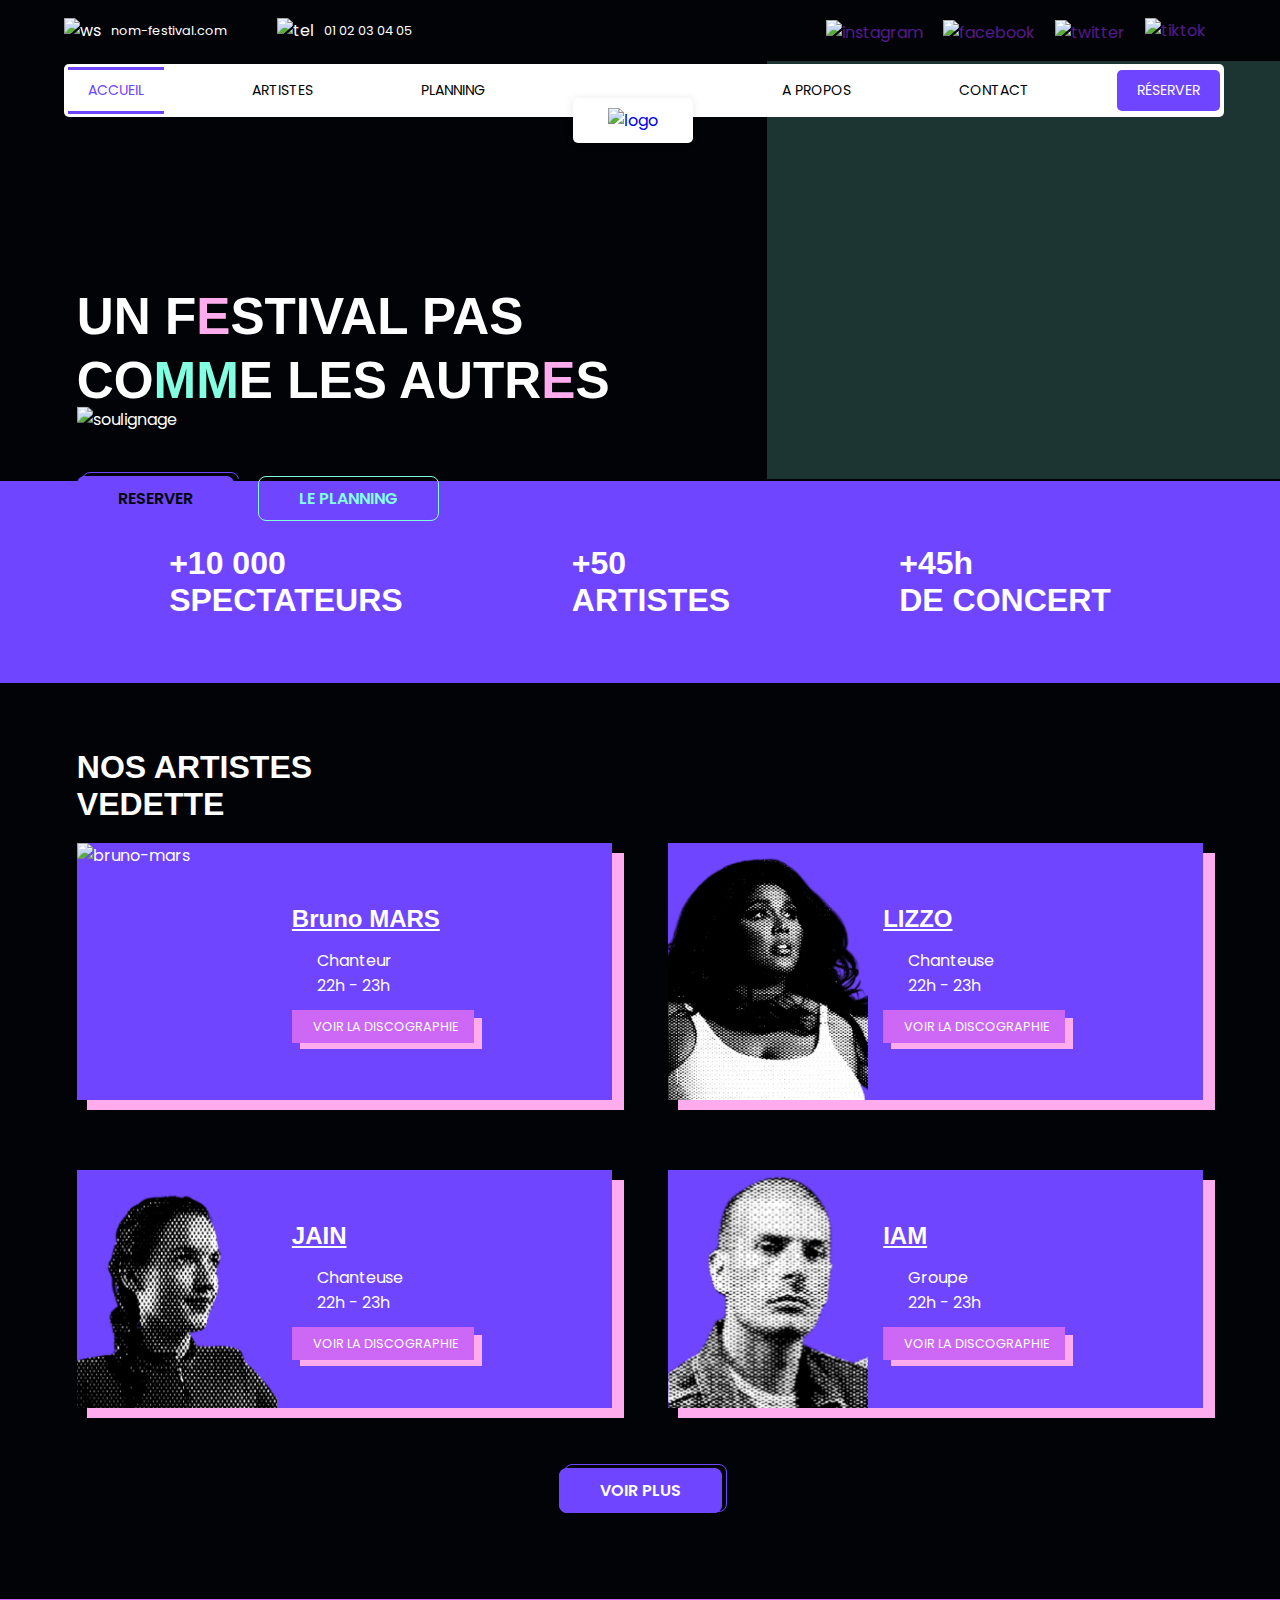
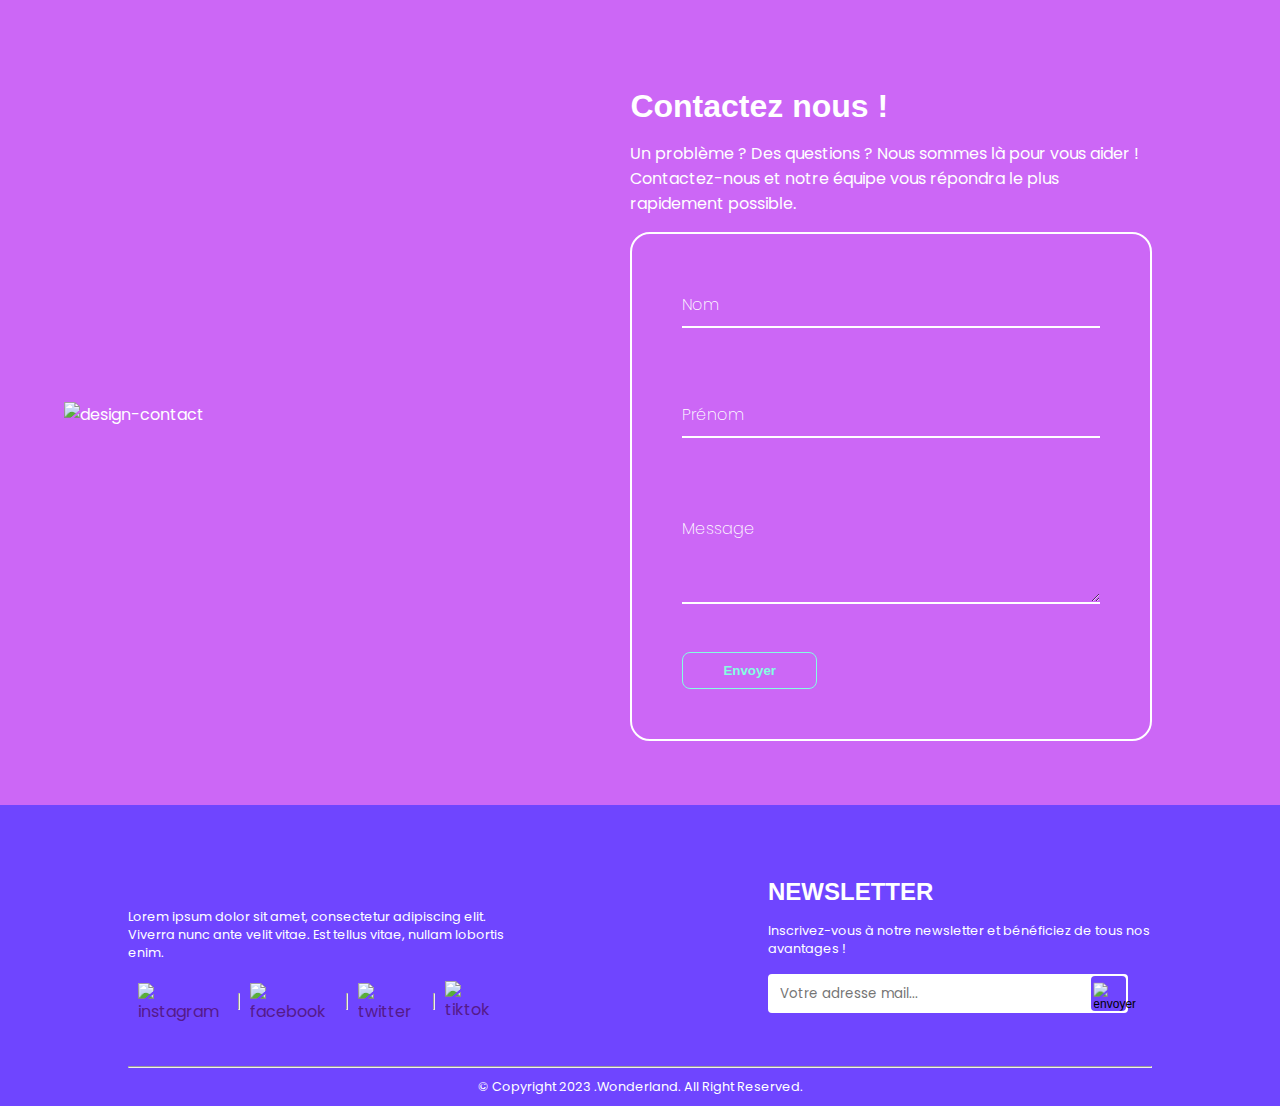
==== commit bfa423d5: "Page a propos" ====
--- a/index.html
+++ b/index.html
@@ -103,14 +103,14 @@
                         <p>Chanteur</p>
                     </div>
                     <div class="heure">
-                        <p>45min</p>
-                    </div>
-                    <a class="button3" href="">VOIR LA DISCOGRAPHIE</a>
-                </div>
-            </div>
-            <div class="card-artiste">
-                <div class="img">
-                    <img src="img/bruno-mars.png" alt="bruno-mars">
+                        <p>22h - 23h</p>
+                    </div>
+                    <a class="button3" href="">VOIR LA DISCOGRAPHIE</a>
+                </div>
+            </div>
+            <div class="card-artiste">
+                <div class="img">
+                    <img src="img/lizzo.png" alt="lizzo">
                 </div>
                 <div class="infos">
                     <h2><u>LIZZO</u></h2>
@@ -118,7 +118,7 @@
                         <p>Chanteuse</p>
                     </div>
                     <div class="heure">
-                        <p>1h</p>
+                        <p>22h - 23h</p>
                     </div>
                     <a class="button3" href="">VOIR LA DISCOGRAPHIE</a>
                 </div>
@@ -127,30 +127,30 @@
         <div class="second-row">
             <div class="card-artiste">
                 <div class="img">
-                    <img src="img/bruno-mars.png" alt="bruno-mars">
+                    <img src="img/jain.png" alt="jain">
+                </div>
+                <div class="infos">
+                    <h2><u>JAIN</u></h2>
+                    <div class="type">
+                        <p>Chanteuse</p>
+                    </div>
+                    <div class="heure">
+                        <p>22h - 23h</p>
+                    </div>
+                    <a class="button3" href="">VOIR LA DISCOGRAPHIE</a>
+                </div>
+            </div>
+            <div class="card-artiste">
+                <div class="img">
+                    <img src="img/iam.png" alt="iam">
                 </div>
                 <div class="infos">
                     <h2><u>IAM</u></h2>
                     <div class="type">
-                        <p>Chanteuse</p>
-                    </div>
-                    <div class="heure">
-                        <p>1h20</p>
-                    </div>
-                    <a class="button3" href="">VOIR LA DISCOGRAPHIE</a>
-                </div>
-            </div>
-            <div class="card-artiste">
-                <div class="img">
-                    <img src="img/bruno-mars.png" alt="bruno-mars">
-                </div>
-                <div class="infos">
-                    <h2><u>JAIN</u></h2>
-                    <div class="type">
-                        <p>Chanteuse</p>
-                    </div>
-                    <div class="heure">
-                        <p>45min</p>
+                        <p>Groupe</p>
+                    </div>
+                    <div class="heure">
+                        <p>22h - 23h</p>
                     </div>
                     <a class="button3" href="">VOIR LA DISCOGRAPHIE</a>
                 </div>
--- a/css/global.css
+++ b/css/global.css
@@ -163,7 +163,6 @@
     display: none;
 }
 
-/* Media query pour les petits écrans */
 @media screen and (max-width: 1004px) {
     .nav {
         justify-content: center;
@@ -174,7 +173,7 @@
     }
 
     .nav .nav-bottom {
-        background-color: red;
+        border-radius: 0px;
     }
 
     .nav>.nav-btn {
@@ -241,10 +240,10 @@
     .nav .logo-hamburger {
         position: absolute;
         display: block;
-        width: 11%;
+        width: 15%;
         margin-left: 50%;
         transform: translateX(-50%);
-        margin-top: 10px;
+        margin-top: 15px;
         z-index: 1002;
     }
 
@@ -507,4 +506,20 @@
     font-size: 0.8rem;
     text-align: center;
     padding: 10px;
+}
+
+
+@media (max-width: 568px) {
+    .nav .logo-hamburger {
+        width: 20%;
+    }
+    footer .informations {
+        display: flex;
+        flex-direction: column;
+    }
+
+    footer .informations .newsletter {
+        margin-top: 4rem;
+        margin-bottom: 2rem;
+    }
 }--- a/css/style.css
+++ b/css/style.css
@@ -114,6 +114,7 @@
     flex: 40%;
     display: flex;
     justify-content: center;
+    justify-content: flex-start;
 }
 .artistes .card-artiste .img img{
     width: 200px;
@@ -122,6 +123,7 @@
     flex: 60%;
     margin-top: auto;
     margin-bottom: auto;
+    margin-left: 15px;
 
 }
 .artistes .card-artiste .infos .type{
@@ -271,4 +273,215 @@
     font-size: 1rem;
     font-weight: 200;
     margin-left: -30px;
+}
+
+@media (max-width: 1300px) {
+    .banner .text{
+        margin-top: 14rem;
+    }
+}
+
+@media (max-width: 1000px) {
+    .banner {
+        flex-direction: column;
+        margin-left: 2rem;
+        margin-right: 2rem;
+        align-items: center;
+    }
+    .banner .text {
+        margin-bottom: 0rem;
+        padding: 0;
+        text-align: center;
+    }
+    .banner .text img{
+        margin-left: auto;
+        margin-right: auto;
+        width: clamp(150px, 40%, 250px);
+    }
+    .banner .text .buttons{
+        margin-top: 2rem;
+    }
+    .banner .banner-design{
+        margin-top: 0rem;
+        padding-top: 2rem;
+        background: none;
+    }
+    .banner .banner-design img{
+        position: block;
+        transform: translateX(0%);
+    }
+
+
+
+    .stats{
+        display: flex;
+        flex-direction: column;
+        width: 100%;
+        padding-top: 2rem;
+        padding-bottom: 2rem;
+    }
+    .stats div{
+        display: flex;
+        align-items: center;
+        padding-top: 1rem;
+        padding-bottom: 1rem;
+        margin-left: 30%;
+    }
+    .stats div::before{
+        content: url(../img/star.svg);
+        transform: scale(0.6);
+    }
+    .stats div h1{
+        line-height: 2rem;
+        width: 100%;
+    }
+
+
+
+    .artistes{
+        margin-left: 2%;
+        margin-right: 2%;
+        margin-top: 4rem;
+    }
+    .artistes .title{
+        display: flex;
+        justify-content: center;
+        margin-bottom: 4rem;
+        text-align: center;
+    }
+    .artistes .title::before{
+        content: url(../img/star.svg);
+        position: absolute;
+        transform: scale(1);
+        z-index: -1;
+    }
+    .artistes .first-row, .artistes .second-row{
+        display: flex;
+        flex-direction: column;
+        margin-top: 0px;
+        margin-bottom: 0px;
+        margin-left: 20%;
+        margin-right: 20%;
+    }
+    .artistes .card-artiste{
+        display: flex;
+        margin-bottom: 6rem;
+    }
+    .artistes .seeMore {
+        margin-top: -2rem; 
+        margin-bottom: 4rem;
+    }
+
+
+
+    .contact{
+        display: flex;
+        flex-direction: column;
+        padding-top: 2%;
+        padding-bottom: 0%;
+        padding-left: 0%;
+        padding-right: 0%;
+        background-color: transparent;
+    }
+    .contact .contact-design{
+        display: flex;
+        flex-direction: column;
+        align-items: center;
+        background-color: transparent;
+    }
+    .contact .contact-design img{
+        width: 50vw;
+    }
+    .contact .contact-form{
+        flex: 60%;
+        padding-top: 4rem;
+        padding-bottom: 4rem;
+        padding-left: 12%;
+        padding-right: 12%;
+        margin: 0;
+        background-color: #CC67F6;
+    }
+    .contact .contact-form p{
+        margin-top: 1rem;
+        margin-bottom: 1rem;
+    }
+}
+
+
+@media (max-width: 768px) {
+    .stats div{
+        margin-left: 25%;
+    }
+    .artistes .first-row, .artistes .second-row{
+        margin-left: 10%;
+        margin-right: 10%;
+    }
+}
+
+@media (max-width: 668px) {
+    .stats div{
+        display: flex;
+        align-items: center;
+        padding-top: 1rem;
+        padding-bottom: 1rem;
+        margin-left: 0%;
+        transform: translateX(-0%);
+        justify-content: center;
+        margin-left: auto;
+        margin-right: auto;
+    }
+}
+
+@media (max-width: 568px) {
+    .banner .text .buttons{
+        display: flex;
+        flex-direction: column;
+        margin-top: 1rem;
+        align-items: center;
+    }
+    .banner .text .buttons .button1{
+        margin: 0;
+        margin-bottom: 1rem;
+    }
+    .banner .banner-design img{
+        position: relative;
+        width: clamp(350px,35vw ,550px);
+        z-index: 0;
+        transform: translateX(0%);
+    }
+
+    .artistes .first-row, .artistes .second-row{
+        margin-left: 5%;
+        margin-right: 5%;
+    }
+    
+    .artistes .card-artiste .img{
+        flex: 30%;
+        display: flex;
+        justify-content: center;
+    }
+    .artistes .card-artiste .img img{
+        width: 150px;
+    }
+}
+
+@media (max-width: 450px) {
+    .artistes .first-row, .artistes .second-row{
+        margin-left: 3%;
+        margin-right: 3%;
+    }
+    .artistes .card-artiste .img{
+        flex: 25%;
+        display: flex;
+        justify-content: center;
+    }
+    .artistes .card-artiste .img img{
+        width: 125px;
+    }
+    .artistes .card-artiste{
+        padding-right: 10px;
+    }
+    .artistes .card-artiste .infos{
+        margin-left: 0;
+    }
 }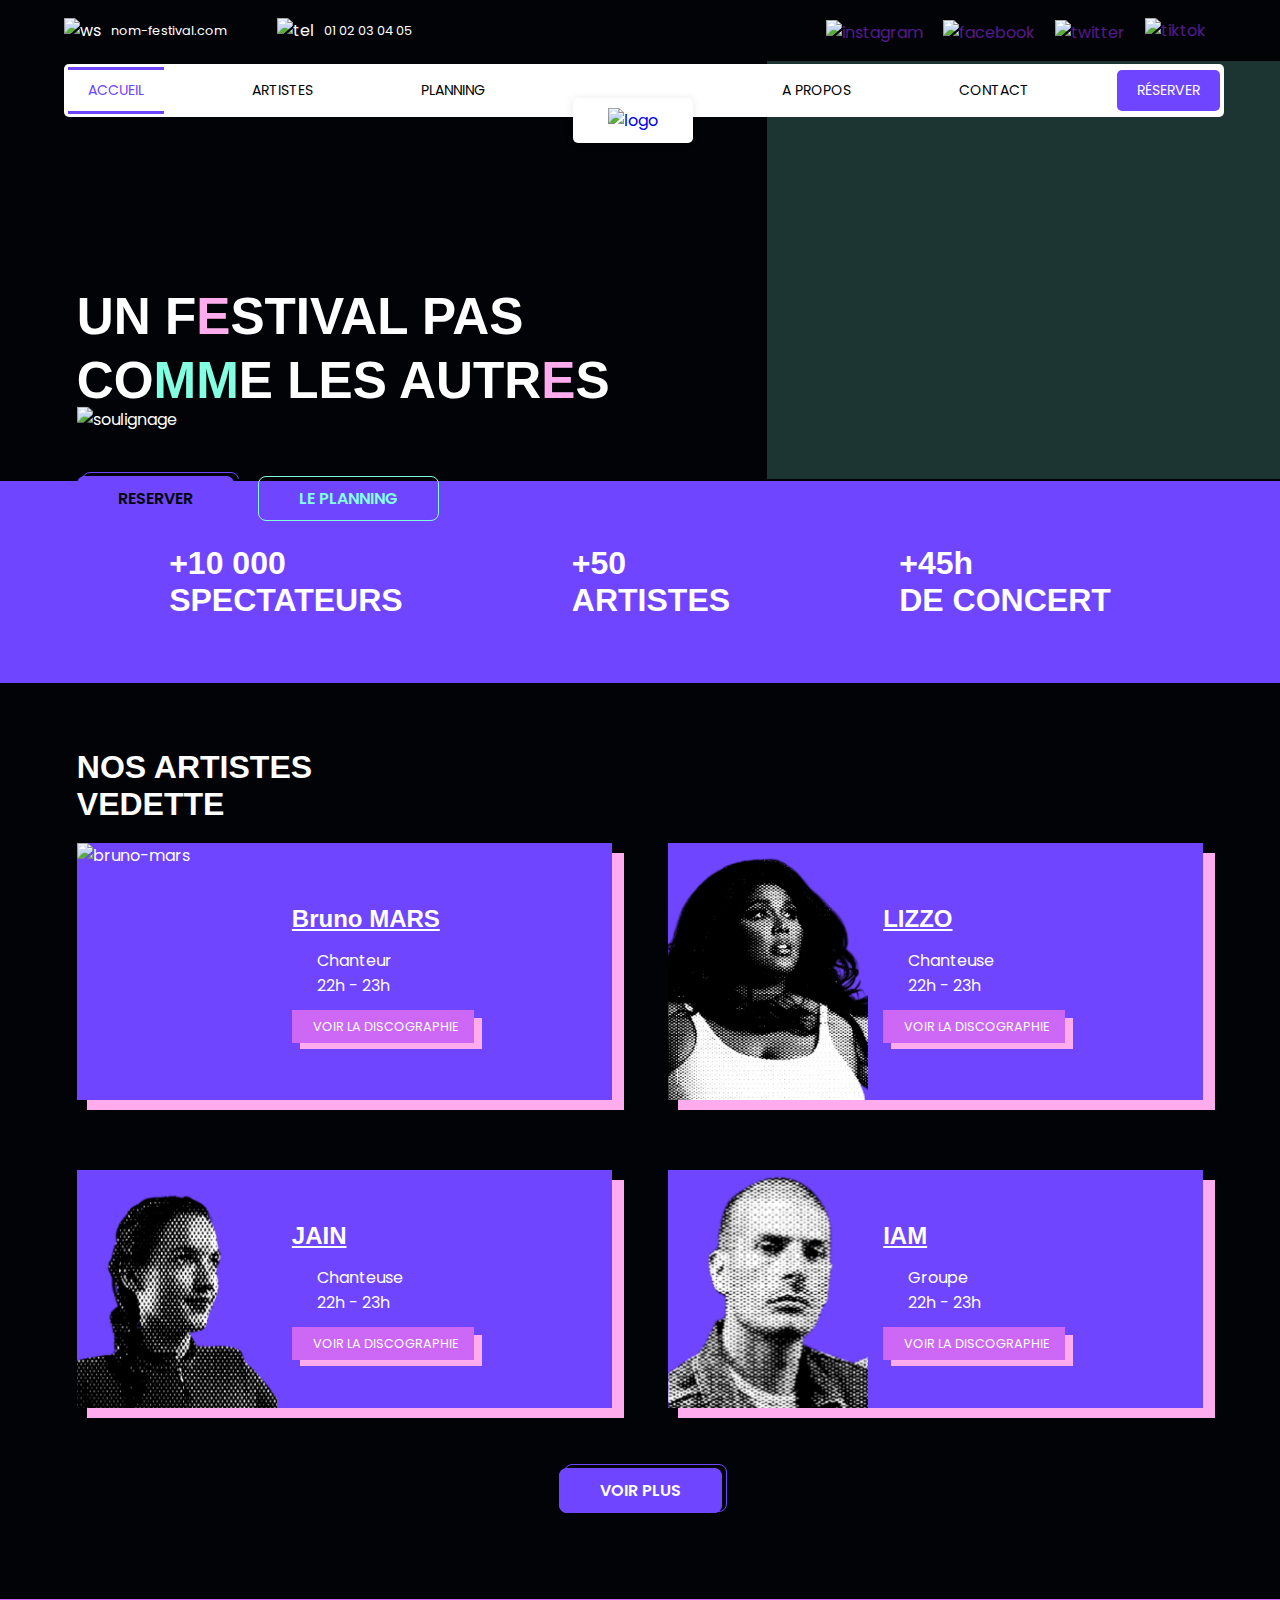
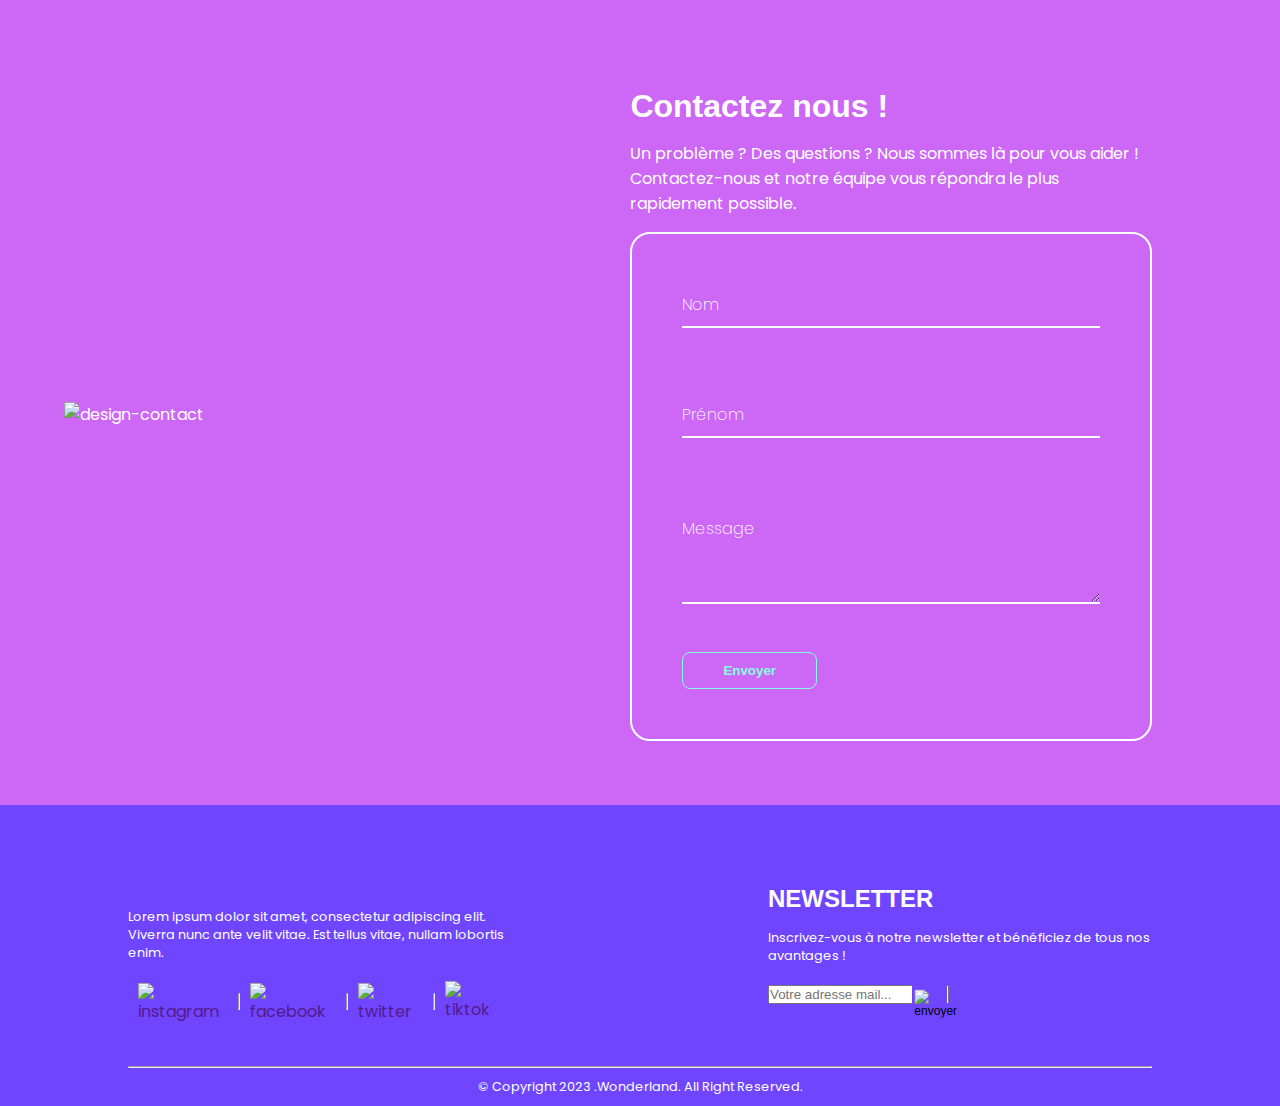
==== commit 619d0b21: "Page artistes responsive" ====
--- a/index.html
+++ b/index.html
@@ -201,7 +201,7 @@
                 <h2>NEWSLETTER</h2>
                 <p>Inscrivez-vous à notre newsletter et bénéficiez de tous nos avantages !</p>
                 <form action="#">
-                    <input type="text" name="mail" placeholder="Votre adresse mail...">
+                    <input type="mail" name="mail" placeholder="Votre adresse mail...">
                     <button type="submit">
                         <img src="img/send.svg" alt="envoyer">
                     </button>
